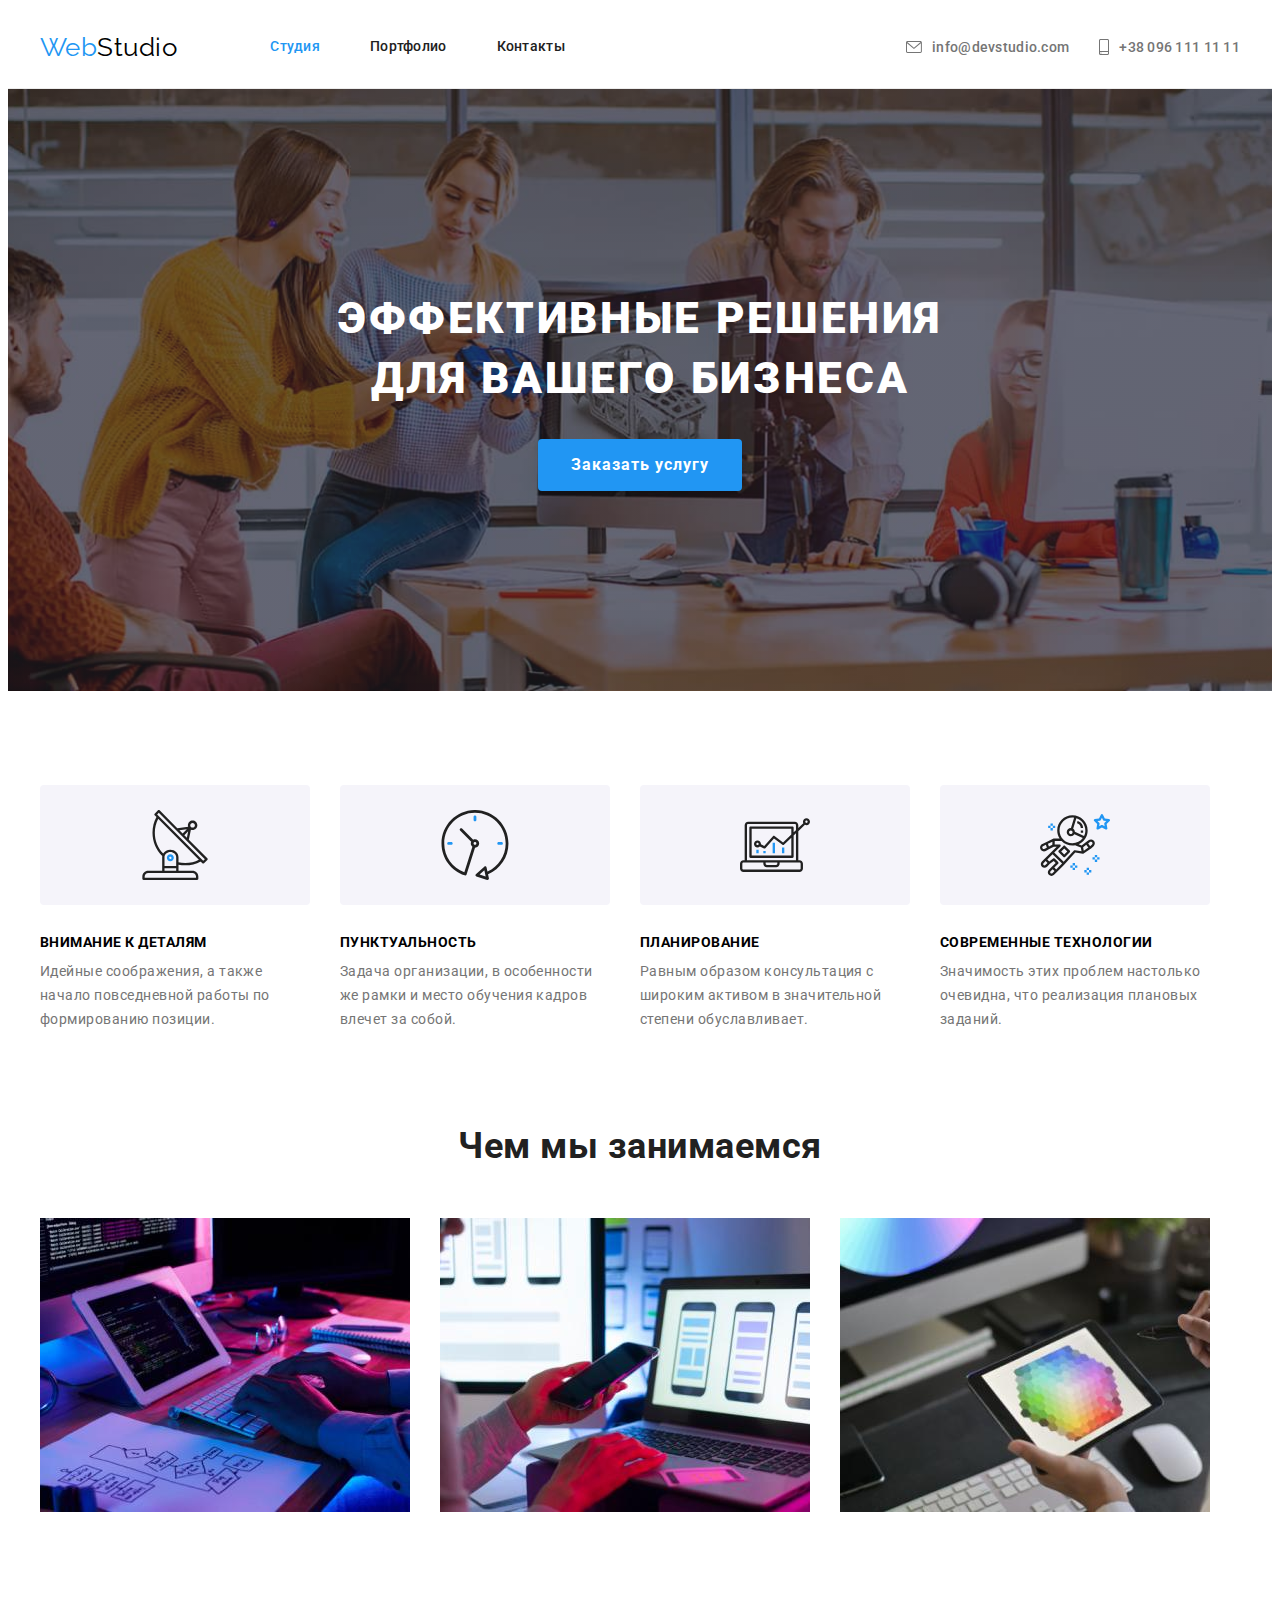
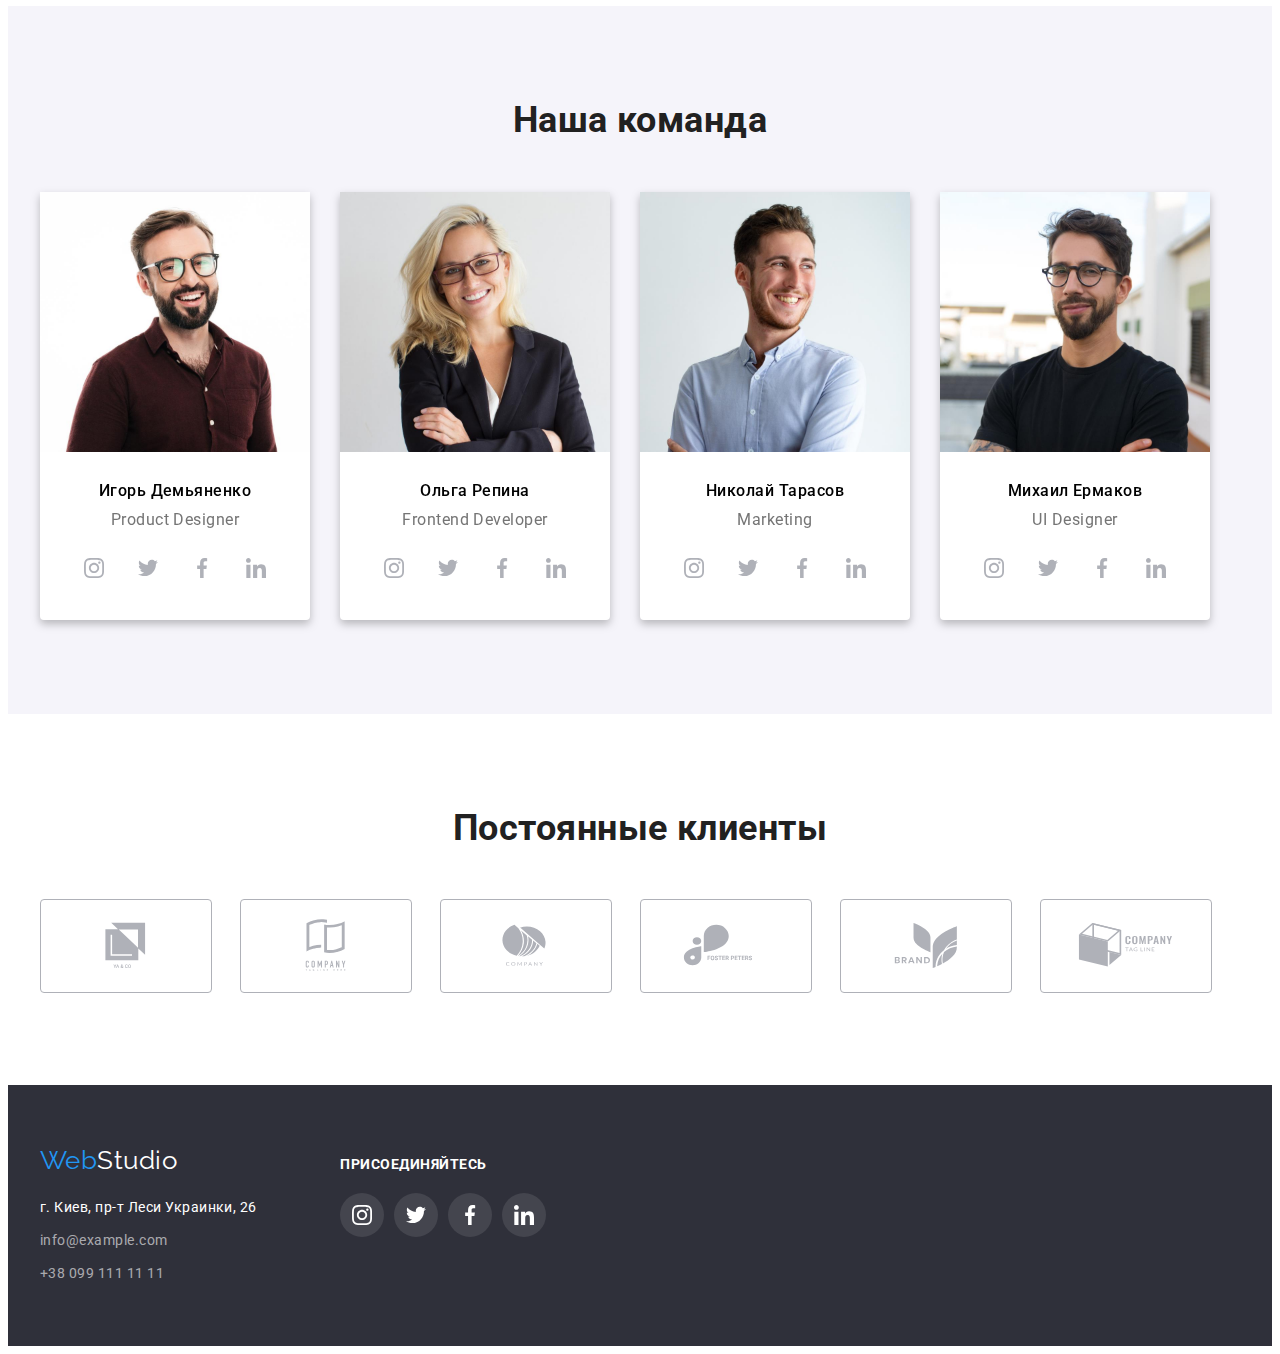
==== index.html @ 94236446 "initial" ====
<!DOCTYPE html>
<html lang="ru">
    <head>
        <meta charset="UTF-8" />
        <meta http-equiv="X-UA-Compatible" content="IE=edge" />
        <meta name="viewport" content="width=device-width, initial-scale=1.0" />
        <meta name="robots" content="noindex" />
        <link rel="preconnect" href="https://fonts.googleapis.com" />
        <link rel="preconnect" href="https://fonts.gstatic.com" crossorigin />
        <link href="https://fonts.googleapis.com/css2?family=Raleway:wght@700&family=Roboto:wght@400;500;700;900&display=swap" rel="stylesheet" />
        <link
            rel="stylesheet"
            href="https://cdnjs.cloudflare.com/ajax/libs/modern-normalize/1.1.0/modern-normalize.min.css"
            integrity="sha512-wpPYUAdjBVSE4KJnH1VR1HeZfpl1ub8YT/NKx4PuQ5NmX2tKuGu6U/JRp5y+Y8XG2tV+wKQpNHVUX03MfMFn9Q=="
            crossorigin="anonymous"
            referrerpolicy="no-referrer"
        />
        <link rel="stylesheet" href="./css/styles.css" />
        <title lang="en">Web Studio</title>
    </head>
    <body>
        <header class="header">
            <div class="container header-container">
                <nav class="navigation">
                    <a class="logo" href="./" lang="en">Web<span class="header-studio">Studio</span></a>
                    <ul class="navigation-list">
                        <li class="navigation-item"><a class="navigation-link current" href="./">Студия</a></li>
                        <li class="navigation-item"><a class="navigation-link" href="./portfolio.html">Портфолио</a></li>
                        <li class="navigation-item"><a class="navigation-link" href="">Контакты</a></li>
                    </ul>
                </nav>
                <ul class="contacts">
                    <li class="contacts-item">
                        <a class="contacts-link" href="mailto:info@devstudio.com">
                            <svg class="contacts-icon" width="16" height="12">
                                <use href="./images/icons.svg#icon-envelope"></use>
                            </svg>
                            info@devstudio.com</a
                        >
                    </li>
                    <li class="contacts-item">
                        <a class="contacts-link" href="tel:+380961111111">
                            <svg class="contacts-icon" width="10" height="16">
                                <use href="./images/icons.svg#icon-smartphone"></use>
                            </svg>
                            +38 096 111 11 11</a
                        >
                    </li>
                </ul>
            </div>
        </header>
        <main>
            <section class="section hero">
                <div class="container">
                    <h1 class="hero-title">Эффективные решения <br />для вашего бизнеса</h1>
                    <button class="button" type="button">Заказать услугу</button>
                </div>
            </section>
            <section class="section advantages">
                <div class="container">
                    <ul class="advantages-list">
                        <li class="advantages-item">
                            <div class="advantages-icon-bcgd">
                                <svg class="advantages-icon"><use href="./images/icons.svg#icon-antenna"></use></svg>
                            </div>
                            <h3 class="advantages-title">Внимание к деталям</h3>
                            <p class="advantages-text">Идейные соображения, а также начало повседневной работы по формированию позиции.</p>
                        </li>
                        <li class="advantages-item">
                            <div class="advantages-icon-bcgd">
                                <svg class="advantages-icon"><use href="./images/icons.svg#icon-clock"></use></svg>
                            </div>
                            <h3 class="advantages-title">Пунктуальность</h3>
                            <p class="advantages-text">Задача организации, в особенности же рамки и место обучения кадров влечет за собой.</p>
                        </li>
                        <li class="advantages-item">
                            <div class="advantages-icon-bcgd">
                                <svg class="advantages-icon"><use href="./images/icons.svg#icon-diagram"></use></svg>
                            </div>
                            <h3 class="advantages-title">Планирование</h3>
                            <p class="advantages-text">Равным образом консультация с широким активом в значительной степени обуславливает.</p>
                        </li>
                        <li class="advantages-item">
                            <div class="advantages-icon-bcgd">
                                <svg class="advantages-icon"><use href="./images/icons.svg#icon-astronaut"></use></svg>
                            </div>
                            <h3 class="advantages-title">Современные Технологии</h3>
                            <p class="advantages-text">Значимость этих проблем настолько очевидна, что реализация плановых заданий.</p>
                        </li>
                    </ul>
                </div>
            </section>
            <section class="section services">
                <div class="container">
                    <h2 class="section-title">Чем мы занимаемся</h2>
                    <ul class="services-list">
                        <li class="services-item">
                            <img src="./images/laptop.jpg" alt="персональный компьютер" width="370" height="294" />
                        </li>
                        <li class="services-item">
                            <img src="./images/cellphone.jpg" alt="смартфон в руке" width="370" height="294" />
                        </li>
                        <li class="services-item">
                            <img src="./images/tablet.jpg" alt="планшет" width="370" height="294" />
                        </li>
                    </ul>
                </div>
            </section>
            <section class="section team">
                <div class="container">
                    <h2 class="section-title">Наша команда</h2>
                    <ul class="team-list">
                        <li class="team-item">
                            <img src="./images/team/igor.jpg" alt="фотография Игоря" width="270" height="260" />
                            <div class="team-description">
                                <h3 class="team-text name">Игорь Демьяненко</h3>
                                <p class="team-text" lang="en">Product Designer</p>
                                <ul class="team-social-list">
                                    <li class="team-social-item">
                                        <a class="team-social-link" href="https://www.instagram.com" target="_blank">
                                            <svg class="team-social-icon">
                                                <use href="./images/icons.svg#icon-instagram"></use>
                                            </svg>
                                        </a>
                                    </li>
                                    <li class="team-social-item">
                                        <a class="team-social-link" href="https://www.twitter.com" target="_blank">
                                            <svg class="team-social-icon">
                                                <use href="./images/icons.svg#icon-twitter"></use>
                                            </svg>
                                        </a>
                                    </li>
                                    <li class="team-social-item">
                                        <a class="team-social-link" href="https://www.facebook.com" target="_blank">
                                            <svg class="team-social-icon">
                                                <use href="./images/icons.svg#icon-facebook"></use>
                                            </svg>
                                        </a>
                                    </li>
                                    <li class="team-social-item">
                                        <a class="team-social-link" href="https://www.linkedin.com" target="_blank">
                                            <svg class="team-social-icon">
                                                <use href="./images/icons.svg#icon-linkedin"></use>
                                            </svg>
                                        </a>
                                    </li>
                                </ul>
                            </div>
                        </li>
                        <li class="team-item">
                            <img src="./images/team/olga.jpg" alt="фотография Ольги" width="270" height="260" />
                            <div class="team-description">
                                <h3 class="team-text name">Ольга Репина</h3>
                                <p class="team-text" lang="en">Frontend Developer</p>
                                <ul class="team-social-list">
                                    <li class="team-social-item">
                                        <a class="team-social-link" href="https://www.instagram.com" target="_blank">
                                            <svg class="team-social-icon">
                                                <use href="./images/icons.svg#icon-instagram"></use>
                                            </svg>
                                        </a>
                                    </li>
                                    <li class="team-social-item">
                                        <a class="team-social-link" href="https://www.twitter.com" target="_blank">
                                            <svg class="team-social-icon">
                                                <use href="./images/icons.svg#icon-twitter"></use>
                                            </svg>
                                        </a>
                                    </li>
                                    <li class="team-social-item">
                                        <a class="team-social-link" href="https://www.facebook.com" target="_blank">
                                            <svg class="team-social-icon">
                                                <use href="./images/icons.svg#icon-facebook"></use>
                                            </svg>
                                        </a>
                                    </li>
                                    <li class="team-social-item">
                                        <a class="team-social-link" href="https://www.linkedin.com" target="_blank">
                                            <svg class="team-social-icon">
                                                <use href="./images/icons.svg#icon-linkedin"></use>
                                            </svg>
                                        </a>
                                    </li>
                                </ul>
                            </div>
                        </li>
                        <li class="team-item">
                            <img src="./images/team/nikolai.jpg" alt="фотография Николая" width="270" height="260" />
                            <div class="team-description">
                                <h3 class="team-text name">Николай Тарасов</h3>
                                <p class="team-text" lang="en">Marketing</p>
                                <ul class="team-social-list">
                                    <li class="team-social-item">
                                        <a class="team-social-link" href="https://www.instagram.com" target="_blank">
                                            <svg class="team-social-icon">
                                                <use href="./images/icons.svg#icon-instagram"></use>
                                            </svg>
                                        </a>
                                    </li>
                                    <li class="team-social-item">
                                        <a class="team-social-link" href="https://www.twitter.com" target="_blank">
                                            <svg class="team-social-icon">
                                                <use href="./images/icons.svg#icon-twitter"></use>
                                            </svg>
                                        </a>
                                    </li>
                                    <li class="team-social-item">
                                        <a class="team-social-link" href="https://www.facebook.com" target="_blank">
                                            <svg class="team-social-icon">
                                                <use href="./images/icons.svg#icon-facebook"></use>
                                            </svg>
                                        </a>
                                    </li>
                                    <li class="team-social-item">
                                        <a class="team-social-link" href="https://www.linkedin.com" target="_blank">
                                            <svg class="team-social-icon">
                                                <use href="./images/icons.svg#icon-linkedin"></use>
                                            </svg>
                                        </a>
                                    </li>
                                </ul>
                            </div>
                        </li>
                        <li class="team-item">
                            <img src="./images/team/mihail.jpg" alt="фотография Михаила" width="270" height="260" />
                            <div class="team-description">
                                <h3 class="team-text name">Михаил Ермаков</h3>
                                <p class="team-text" lang="en">UI Designer</p>
                                <ul class="team-social-list">
                                    <li class="team-social-item">
                                        <a class="team-social-link" href="https://www.instagram.com" target="_blank">
                                            <svg class="team-social-icon">
                                                <use href="./images/icons.svg#icon-instagram"></use>
                                            </svg>
                                        </a>
                                    </li>
                                    <li class="team-social-item">
                                        <a class="team-social-link" href="https://www.twitter.com" target="_blank">
                                            <svg class="team-social-icon">
                                                <use href="./images/icons.svg#icon-twitter"></use>
                                            </svg>
                                        </a>
                                    </li>
                                    <li class="team-social-item">
                                        <a class="team-social-link" href="https://www.facebook.com" target="_blank">
                                            <svg class="team-social-icon">
                                                <use href="./images/icons.svg#icon-facebook"></use>
                                            </svg>
                                        </a>
                                    </li>
                                    <li class="team-social-item">
                                        <a class="team-social-link" href="https://www.linkedin.com" target="_blank">
                                            <svg class="team-social-icon">
                                                <use href="./images/icons.svg#icon-linkedin"></use>
                                            </svg>
                                        </a>
                                    </li>
                                </ul>
                            </div>
                        </li>
                    </ul>
                </div>
            </section>
            <section class="section clients">
                <div class="container">
                    <h2 class="section-title">Постоянные клиенты</h2>
                    <ul class="clients-list">
                        <li class="clients-item">
                            <a class="clients-card" href="">
                                <svg class="clients-icon">
                                    <use href="./images/icons.svg#icon-1Logo"></use>
                                </svg>
                            </a>
                        </li>
                        <li class="clients-item">
                            <a class="clients-card" href="">
                                <svg class="clients-icon">
                                    <use href="./images/icons.svg#icon-2Logo"></use>
                                </svg>
                            </a>
                        </li>
                        <li class="clients-item">
                            <a class="clients-card" href="">
                                <svg class="clients-icon">
                                    <use href="./images/icons.svg#icon-3Logo"></use>
                                </svg>
                            </a>
                        </li>
                        <li class="clients-item">
                            <a class="clients-card" href="">
                                <svg class="clients-icon">
                                    <use href="./images/icons.svg#icon-4Logo"></use>
                                </svg>
                            </a>
                        </li>
                        <li class="clients-item">
                            <a class="clients-card" href="">
                                <svg class="clients-icon">
                                    <use href="./images/icons.svg#icon-5Logo"></use>
                                </svg>
                            </a>
                        </li>
                        <li class="clients-item">
                            <a class="clients-card" href="">
                                <svg class="clients-icon">
                                    <use href="./images/icons.svg#icon-6Logo"></use>
                                </svg>
                            </a>
                        </li>
                    </ul>
                </div>
            </section>
        </main>
        <footer class="footer">
            <div class="container footer-container">
                <div class="footer-left-side">
                    <a class="logo" href="./" lang="en">Web<span class="footer-studio">Studio</span></a>
                    <address class="address">
                        <ul class="address-list">
                            <li class="address-item map-link">
                                <a href="https://goo.gl/maps/8s2FabrowfWcpShq9">г. Киев, пр-т Леси Украинки, 26</a>
                            </li>
                            <li class="address-item contacts-item">
                                <a href="mailto:info@example.com">info@example.com</a>
                            </li>
                            <li class="address-item contacts-item">
                                <a href="tel:+380991111111">+38 099 111 11 11</a>
                            </li>
                        </ul>
                    </address>
                </div>
                <div class="footer-social">
                    <h3 class="footer-social-title">Присоединяйтесь</h3>
                    <ul class="footer-social-list">
                        <li class="footer-social-item">
                            <a class="footer-social-link" href="https://www.instagram.com" target="_blank">
                                <svg class="footer-social-icon">
                                    <use href="./images/icons.svg#icon-instagram"></use>
                                </svg>
                            </a>
                        </li>
                        <li class="footer-social-item">
                            <a class="footer-social-link" href="https://www.twitter.com" target="_blank">
                                <svg class="footer-social-icon">
                                    <use href="./images/icons.svg#icon-twitter"></use>
                                </svg>
                            </a>
                        </li>
                        <li class="footer-social-item">
                            <a class="footer-social-link" href="https://www.facebook.com" target="_blank">
                                <svg class="footer-social-icon">
                                    <use href="./images/icons.svg#icon-facebook"></use>
                                </svg>
                            </a>
                        </li>
                        <li class="footer-social-item">
                            <a class="footer-social-link" href="https://www.linkedin.com" target="_blank">
                                <svg class="footer-social-icon">
                                    <use href="./images/icons.svg#icon-linkedin"></use>
                                </svg>
                            </a>
                        </li>
                    </ul>
                </div>
            </div>
        </footer>
    </body>
</html>
---- css/styles.css ----
:root {
    --accent-color: #2196f3;
    --text-color: #757575;
    --secondary-bcgd: #f5f4fa;
    --icon-color: #afb1b8;
}

body {
    font-family: "Roboto", sans-serif;
    background: #ffffff;
    letter-spacing: 0.03rem;
}

/* =============== Utility =============== */

ul {
    list-style: none;
    padding: 0;
    margin: 0;
}

a {
    text-decoration: none;
    color: inherit;
}

h1,
h2,
h3,
h4,
h5,
h6,
p {
    margin: 0px;
}

button {
    cursor: pointer;
}

img {
    display: block;
    max-width: 100%;
}

.section-title {
    font-size: 36px;
    line-height: 1.16;
    text-align: center;
    color: #212121;
    margin-bottom: 50px;
}

.current {
    color: var(--accent-color);
}

.container {
    width: 1200px;
    margin: 0 auto;
    padding: 0 15px;
}

.section {
    padding-top: 94px;
    padding-bottom: 94px;
}

/*=============== Header =============== */

.header {
    border-bottom: 1px solid #ececec;
    padding-top: 24px;
    padding-bottom: 25px;
}

.header-container {
    display: flex;
    align-items: center;
}

.logo {
    font-family: "Raleway", sans-serif;
    font-size: 26px;
    color: var(--accent-color);
    line-height: 1.19;
    margin-right: 93px;
}

.header-studio {
    color: #000;
}

.navigation {
    display: flex;
    align-items: center;
}

.navigation-list {
    display: flex;
    color: #212121;
}

.navigation-item {
    font-weight: 500;
    font-size: 14px;
    line-height: 1.14;
    letter-spacing: 0.02em;
}

.navigation-link:hover,
.navigation-link:focus {
    color: var(--accent-color);
}

.navigation-item + .navigation-item {
    margin-left: 50px;
}

.contacts {
    color: var(--text-color);
    display: flex;
    align-items: center;
    margin-left: auto;
    font-weight: 500;
    font-size: 14px;
    line-height: 16px;
    letter-spacing: 0.02em;
}

.contacts-link:hover,
.contacts-link:focus {
    color: var(--accent-color);
}

.contacts-item + .contacts-item {
    margin-left: 30px;
}

.contacts-link {
    display: flex;
    align-items: center;
}

.contacts-icon {
    margin-right: 10px;
    fill: currentColor;
}

/*=============== Hero =============== */

.hero {
    background-image: linear-gradient(rgba(47, 48, 58, 0.4), rgba(47, 48, 58, 0.4)), url(../images/banner.jpg);
    text-align: center;
    background-repeat: no-repeat;
    background-position: center;
    background-size: cover;
    max-width: 1600px;
    padding: 200px 0;
    margin-right: auto;
    margin-left: auto;
}

.hero-title {
    margin-bottom: 30px;
    font-weight: 900;
    font-size: 44px;
    line-height: 1.36;
    text-align: center;
    letter-spacing: 0.06em;
    text-transform: uppercase;
    color: #fff;
}

.button {
    font-family: inherit;
    font-weight: 700;
    font-size: 16px;
    line-height: 1.87;
    text-align: center;
    letter-spacing: 0.06em;
    background: var(--accent-color);
    color: #ffffff;
    padding: 10px 32px;
    border-radius: 4px;
    border: 1px solid transparent;
    box-shadow: 0px 4px 4px rgba(0, 0, 0, 0.15);
}

.button:hover,
.button:focus {
    background: #188ce8;
}

/* =============== Advantages =============== */

.advantages {
    padding-bottom: 47px;
}

.advantages-list {
    display: flex;
}

.advantages-item {
    flex-basis: 270px;
}

.advantages-item + .advantages-item {
    margin-left: 30px;
}

.advantages-title {
    font-size: 14px;
    line-height: 1.14;
    text-transform: uppercase;
    margin-bottom: 10px;
}

.advantages-text {
    font-size: 14px;
    line-height: 1.71;
    color: var(--text-color);
}

.advantages-icon-bcgd {
    width: 270px;
    height: 120px;
    background: var(--secondary-bcgd);
    border-radius: 4px;
    margin-bottom: 30px;
    display: flex;
    align-items: center;
    justify-content: center;
}

.advantages-icon {
    width: 70px;
    height: 70px;
}

/* =============== Services =============== */

.services {
    padding-top: 47px;
}

.services-item + .services-item {
    margin-left: 30px;
}

.services-list {
    display: flex;
}

/* =============== Team =============== */

.team {
    background: var(--secondary-bcgd);
}

.team-list {
    display: flex;
}

.team-item {
    background-color: #fff;
    border-radius: 0 0 4px 4px;
    filter: drop-shadow(0px 4px 4px rgba(0, 0, 0, 0.25));
}

.team-item + .team-item {
    margin-left: 30px;
}

.team-text {
    font-size: 16px;
    line-height: 1.18;
    text-align: center;
    color: var(--text-color);
}

.name {
    font-weight: 500;
    color: #000;
    padding-bottom: 10px;
}

.team-description {
    padding-top: 30px;
    padding-bottom: 30px;
}

.team-social-list {
    display: flex;
    justify-content: center;
    margin-top: 16px;
}

.team-social-item {
    width: 44px;
    height: 44px;
    background-color: #fff;
    border-radius: 50%;
}

.team-social-link {
    width: 44px;
    height: 44px;
    border-radius: 50%;
    display: flex;
    align-items: center;
    justify-content: center;
}

.team-social-link:hover,
.team-social-link:focus {
    background-color: var(--accent-color);
}

.team-social-link:hover .team-social-icon,
.team-social-link:focus .team-social-icon {
    fill: #fff;
}

.team-social-item + .team-social-item {
    margin-left: 10px;
}

.team-social-icon {
    width: 20px;
    height: 20px;
    fill: var(--icon-color);
}

/* =============== Clients =============== */

.clients-list {
    display: flex;
}

.clients-item {
    width: 170px;
    height: 92px;
}

.clients-card {
    width: 170px;
    height: 92px;
    border: 1px solid var(--icon-color);
    border-radius: 4px;
    display: flex;
    align-items: center;
    justify-content: center;
}

.clients-item + .clients-item {
    margin-left: 30px;
}

.clients-card:hover,
.clients-card:focus {
    border: 1px solid var(--accent-color);
    border-radius: 4px;
}

.clients-icon {
    width: 106px;
    height: 60px;
    fill: var(--icon-color);
}

.clients-card:hover .clients-icon,
.clients-card:focus .clients-icon {
    fill: var(--accent-color);
}

/* =============== Portfolio =============== */

.filter-list {
    display: flex;
    justify-content: center;
    margin-bottom: 50px;
}

.filter-button {
    padding: 6px 22px;
    border-radius: 4px;
    border: 1px solid transparent;
    font-family: inherit;
    background: var(--secondary-bcgd);
    font-weight: 500;
    font-size: 16px;
    line-height: 1.62;
    text-align: center;
    color: #212121;
}

.filter-item:not(:first-child) {
    margin-left: 8px;
}

.filter-button:hover,
.filter-button:focus {
    color: #ffffff;
    background-color: var(--accent-color);
    box-shadow: 0px 4px 4px rgba(0, 0, 0, 0.15);
}

.portfolio-list {
    display: flex;
    flex-wrap: wrap;
}

.portfolio-item:not(:nth-child(3n)) {
    margin-right: 30px;
}

.portfolio-item:not(:nth-last-child(-n + 3)) {
    margin-bottom: 30px;
}

.portfolio-item:hover {
    box-shadow: 0px 1px 1px rgba(0, 0, 0, 0.12), 0px 4px 4px rgba(0, 0, 0, 0.06), 1px 4px 6px rgba(0, 0, 0, 0.16);
}

.portfolio-description {
    padding: 20px 24px;
    border-left: 1px solid #eee;
    border-right: 1px solid #eee;
    border-bottom: 1px solid #eee;
}

.portfolio-title {
    font-size: 18px;
    line-height: 2;
    letter-spacing: 0.06em;
    color: #212121;
    margin-bottom: 4px;
}

.portfolio-text {
    font-size: 16px;
    line-height: 1.87;
    color: var(--text-color);
}

/* =============== Footer =============== */

.footer {
    background: #2f303a;
    padding-top: 60px;
    padding-bottom: 60px;
}

.footer-container {
    display: flex;
    align-items: baseline;
}

.footer-studio {
    color: #fff;
}

.address {
    margin-top: 20px;
}

.address-item {
    font-style: normal;
    font-size: 14px;
    line-height: 1.71;
    color: rgba(255, 255, 255, 0.6);
}

.address-item + .address-item {
    margin-top: 9px;
    margin-left: 0;
}

.map-link {
    color: #fff;
}

.footer-social-title {
    font-size: 14px;
    line-height: 1.14;
    text-transform: uppercase;
    color: #fff;
}
.footer-social {
    margin-left: 70px;
}

.footer-social-list {
    display: flex;
}

.footer-social-item {
    width: 44px;
    height: 44px;
    background-color: rgba(255, 255, 255, 0.1);
    border-radius: 50%;
    margin-top: 20px;
}

.footer-social-link {
    width: 44px;
    height: 44px;
    border-radius: 50%;
    display: flex;
    align-items: center;
    justify-content: center;
}

.footer-social-item + .footer-social-item {
    margin-left: 10px;
}

.footer-social-link:hover,
.footer-social-link:focus {
    background-color: var(--accent-color);
}

.footer-social-link:hover .footer-social-icon,
.footer-social-link:focus .footer-social-icon {
    background-color: var(--accent-color);
}

.footer-social-icon {
    width: 20px;
    height: 20px;
    fill: #fff;
}
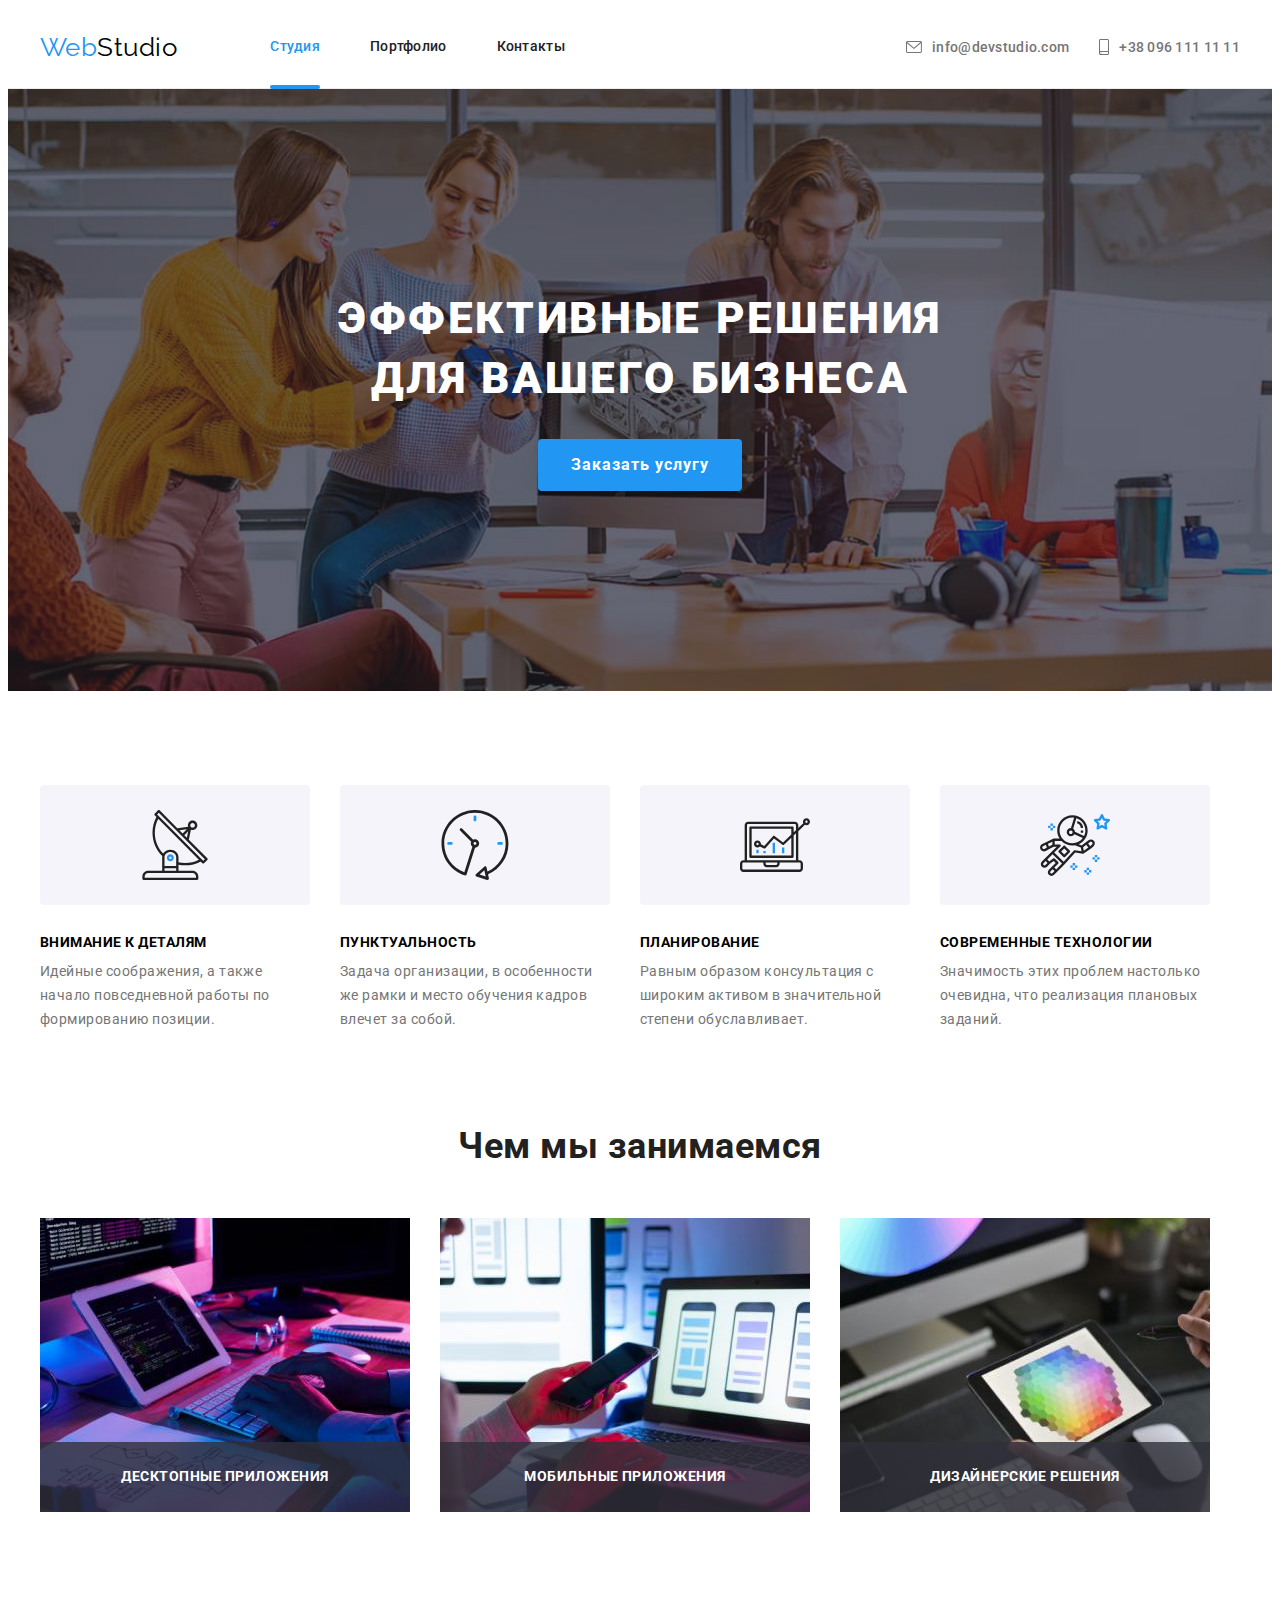
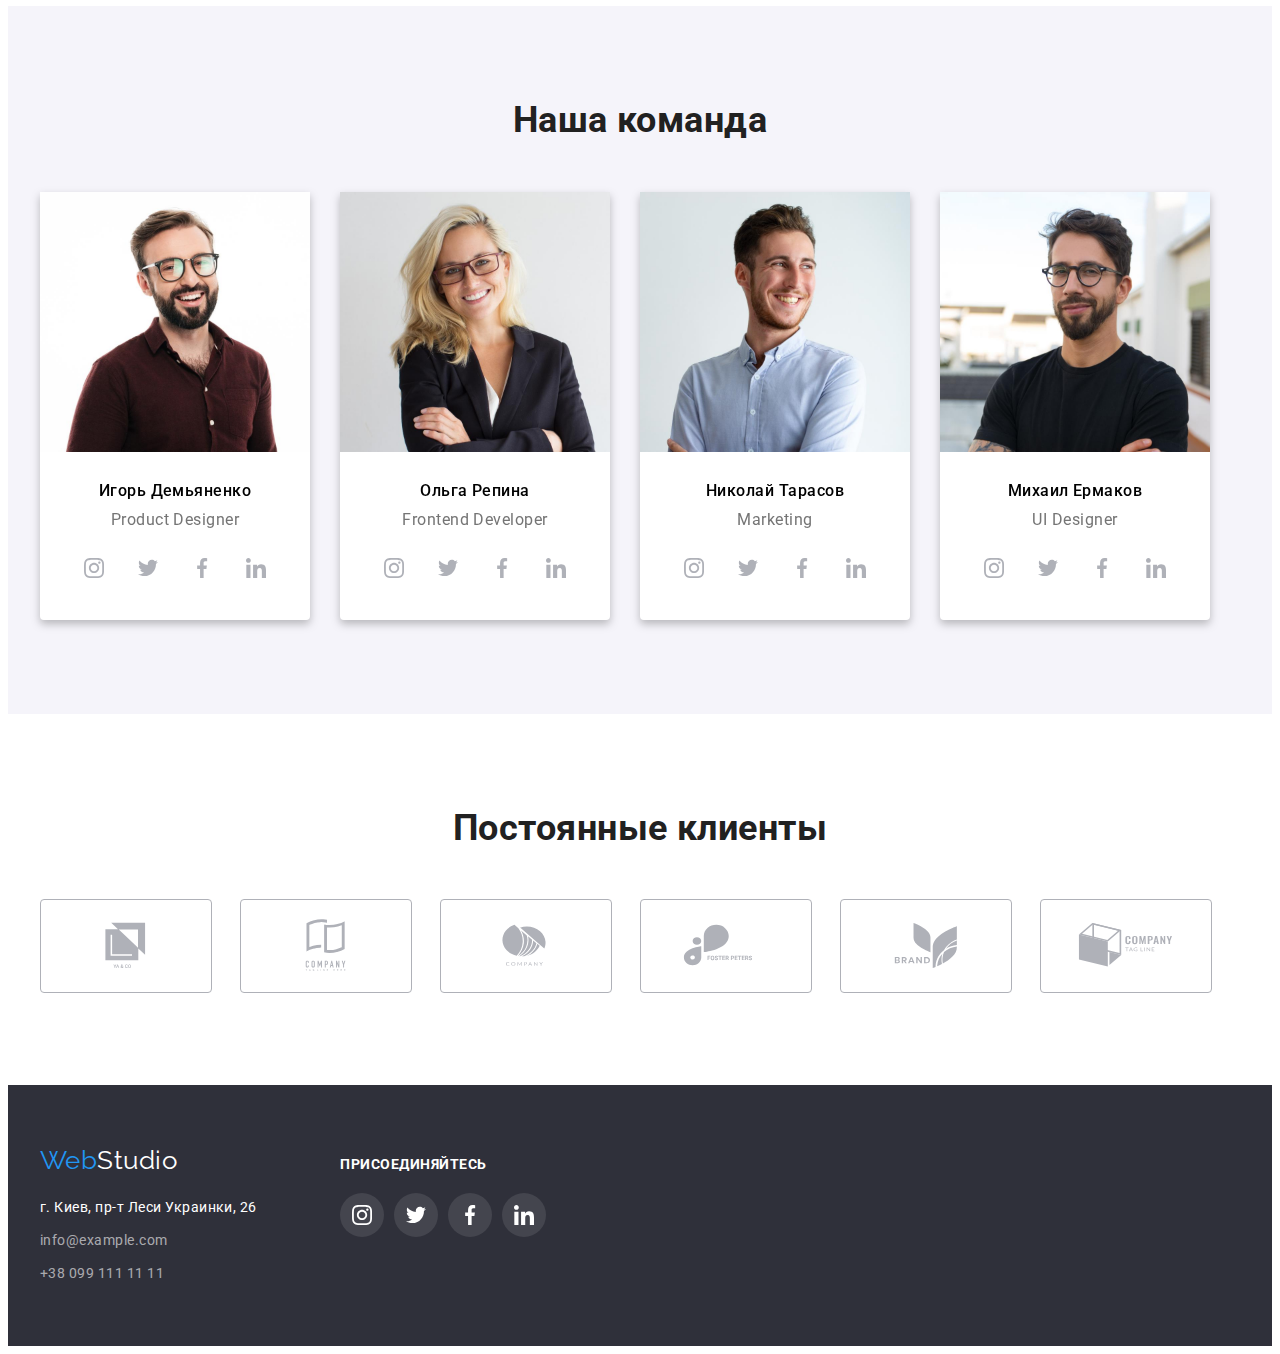
==== commit 1269c7b4: "Index done" ====
--- a/index.html
+++ b/index.html
@@ -96,12 +96,15 @@
                     <ul class="services-list">
                         <li class="services-item">
                             <img src="./images/laptop.jpg" alt="персональный компьютер" width="370" height="294" />
+                            <h3 class="services-item-name">Десктопные приложения</h3>
                         </li>
                         <li class="services-item">
                             <img src="./images/cellphone.jpg" alt="смартфон в руке" width="370" height="294" />
+                            <h3 class="services-item-name">Мобильные приложения</h3>
                         </li>
                         <li class="services-item">
                             <img src="./images/tablet.jpg" alt="планшет" width="370" height="294" />
+                            <h3 class="services-item-name">Дизайнерские решения</h3>
                         </li>
                     </ul>
                 </div>
@@ -321,10 +324,10 @@
                                 <a href="https://goo.gl/maps/8s2FabrowfWcpShq9">г. Киев, пр-т Леси Украинки, 26</a>
                             </li>
                             <li class="address-item contacts-item">
-                                <a href="mailto:info@example.com">info@example.com</a>
+                                <a class="footer-link" href="mailto:info@example.com">info@example.com</a>
                             </li>
                             <li class="address-item contacts-item">
-                                <a href="tel:+380991111111">+38 099 111 11 11</a>
+                                <a class="footer-link" href="tel:+380991111111">+38 099 111 11 11</a>
                             </li>
                         </ul>
                     </address>
--- a/css/styles.css
+++ b/css/styles.css
@@ -3,6 +3,9 @@
     --text-color: #757575;
     --secondary-bcgd: #f5f4fa;
     --icon-color: #afb1b8;
+    --transition-link: color 250ms cubic-bezier(0.4, 0, 0.2, 1);
+    --transition-background: background-color 250ms cubic-bezier(0.4, 0, 0.2, 1);
+    --transition-icon: fill 250ms cubic-bezier(0.4, 0, 0.2, 1);
 }
 
 body {
@@ -53,6 +56,18 @@
 
 .current {
     color: var(--accent-color);
+    position: relative;
+}
+
+.current::after {
+    content: "";
+    position: absolute;
+    width: 100%;
+    height: 4px;
+    background-color: var(--accent-color);
+    border-radius: 2px;
+    left: 0;
+    bottom: -35px;
 }
 
 .container {
@@ -108,6 +123,10 @@
     letter-spacing: 0.02em;
 }
 
+.navigation-link {
+    transition: var(--transition-link);
+}
+
 .navigation-link:hover,
 .navigation-link:focus {
     color: var(--accent-color);
@@ -128,6 +147,9 @@
     letter-spacing: 0.02em;
 }
 
+.contacts-link {
+    transition: var(--transition-link);
+}
 .contacts-link:hover,
 .contacts-link:focus {
     color: var(--accent-color);
@@ -145,6 +167,7 @@
 .contacts-icon {
     margin-right: 10px;
     fill: currentColor;
+    transition: var(--transition-icon);
 }
 
 /*=============== Hero =============== */
@@ -179,17 +202,18 @@
     line-height: 1.87;
     text-align: center;
     letter-spacing: 0.06em;
-    background: var(--accent-color);
+    background-color: var(--accent-color);
     color: #ffffff;
     padding: 10px 32px;
     border-radius: 4px;
     border: 1px solid transparent;
     box-shadow: 0px 4px 4px rgba(0, 0, 0, 0.15);
+    transition: var(--transition-background);
 }
 
 .button:hover,
 .button:focus {
-    background: #188ce8;
+    background-color: #188ce8;
 }
 
 /* =============== Advantages =============== */
@@ -253,6 +277,22 @@
     display: flex;
 }
 
+.services-item {
+    position: relative;
+}
+.services-item-name {
+    font-size: 14px;
+    line-height: 1.14;
+    text-transform: uppercase;
+    color: #ffffff;
+    position: absolute;
+    background: rgba(47, 48, 58, 0.8);
+    width: 100%;
+    bottom: 0;
+    padding: 27px 0;
+    text-align: center;
+}
+
 /* =============== Team =============== */
 
 .team {
@@ -297,13 +337,6 @@
     margin-top: 16px;
 }
 
-.team-social-item {
-    width: 44px;
-    height: 44px;
-    background-color: #fff;
-    border-radius: 50%;
-}
-
 .team-social-link {
     width: 44px;
     height: 44px;
@@ -311,6 +344,7 @@
     display: flex;
     align-items: center;
     justify-content: center;
+    transition: var(--transition-background);
 }
 
 .team-social-link:hover,
@@ -331,6 +365,7 @@
     width: 20px;
     height: 20px;
     fill: var(--icon-color);
+    transition: var(--transition-icon);
 }
 
 /* =============== Clients =============== */
@@ -352,6 +387,7 @@
     display: flex;
     align-items: center;
     justify-content: center;
+    transition: border 250ms cubic-bezier(0.4, 0, 0.2, 1);
 }
 
 .clients-item + .clients-item {
@@ -362,12 +398,14 @@
 .clients-card:focus {
     border: 1px solid var(--accent-color);
     border-radius: 4px;
+    outline: none;
 }
 
 .clients-icon {
     width: 106px;
     height: 60px;
     fill: var(--icon-color);
+    transition: var(--transition-icon);
 }
 
 .clients-card:hover .clients-icon,
@@ -394,6 +432,9 @@
     line-height: 1.62;
     text-align: center;
     color: #212121;
+    transition-property: color, background-color, box-shadow;
+    transition-duration: 250ms;
+    transition-timing-function: cubic-bezier(0.4, 0, 0.2, 1);
 }
 
 .filter-item:not(:first-child) {
@@ -411,7 +452,9 @@
     display: flex;
     flex-wrap: wrap;
 }
-
+.portfolio-item {
+    transition: box-shadow 250ms cubic-bezier(0.4, 0, 0.2, 1);
+}
 .portfolio-item:not(:nth-child(3n)) {
     margin-right: 30px;
 }
@@ -478,6 +521,14 @@
     margin-left: 0;
 }
 
+.footer-link {
+    transition: var(--transition-link);
+}
+.footer-link:hover,
+.footer-link:focus {
+    color: #fff;
+}
+
 .map-link {
     color: #fff;
 }
@@ -494,13 +545,6 @@
 
 .footer-social-list {
     display: flex;
-}
-
-.footer-social-item {
-    width: 44px;
-    height: 44px;
-    background-color: rgba(255, 255, 255, 0.1);
-    border-radius: 50%;
     margin-top: 20px;
 }
 
@@ -508,9 +552,11 @@
     width: 44px;
     height: 44px;
     border-radius: 50%;
+    background-color: rgba(255, 255, 255, 0.1);
     display: flex;
     align-items: center;
     justify-content: center;
+    transition: var(--transition-background);
 }
 
 .footer-social-item + .footer-social-item {
@@ -519,11 +565,6 @@
 
 .footer-social-link:hover,
 .footer-social-link:focus {
-    background-color: var(--accent-color);
-}
-
-.footer-social-link:hover .footer-social-icon,
-.footer-social-link:focus .footer-social-icon {
     background-color: var(--accent-color);
 }
 
